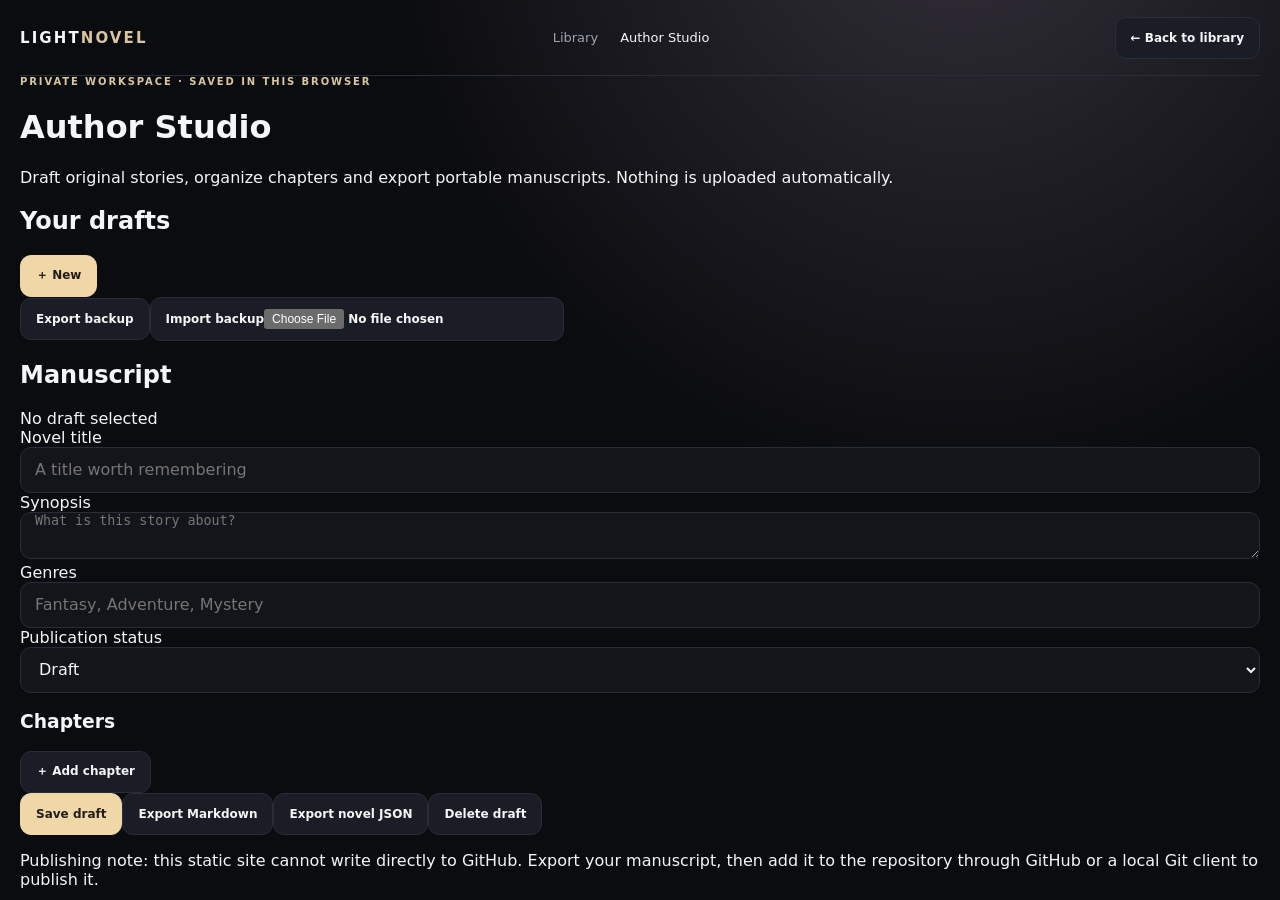
==== author-studio.html @ acf60386 "Add local-first author studio page" ====
<!doctype html><html lang="en"><head><meta charset="utf-8"><meta name="viewport" content="width=device-width,initial-scale=1"><meta name="theme-color" content="#0b0c10"><title>Author Studio — LIGHTNOVEL</title><link rel="stylesheet" href="css/platform.css"><link rel="stylesheet" href="css/studio.css"></head><body><header class="shell topbar"><a class="brand" href="index.html">LIGHT<span>NOVEL</span></a><nav class="nav"><a href="index.html">Library</a><a href="author-studio.html" aria-current="page">Author Studio</a></nav><div class="top-actions"><a class="button" href="index.html">← Back to library</a></div></header><main class="shell studio"><div class="eyebrow">PRIVATE WORKSPACE · SAVED IN THIS BROWSER</div><h1>Author Studio</h1><p class="studio-intro">Draft original stories, organize chapters and export portable manuscripts. Nothing is uploaded automatically.</p><div class="studio-grid"><aside class="studio-panel"><div class="panel-head"><h2>Your drafts</h2><button class="button primary" id="newDraft">＋ New</button></div><div id="draftList" class="draft-list"></div><div class="file-actions"><button class="button" id="exportAll">Export backup</button><label class="button file-label">Import backup<input type="file" id="importAll" accept="application/json"></label></div></aside><section class="studio-panel editor"><div class="panel-head"><h2>Manuscript</h2><span id="saveState" class="save-state">No draft selected</span></div><form id="draftForm"><label>Novel title<input class="field" id="title" maxlength="180" required placeholder="A title worth remembering"></label><label>Synopsis<textarea class="field" id="synopsis" rows="3" maxlength="1200" placeholder="What is this story about?"></textarea></label><label>Genres<input class="field" id="genres" placeholder="Fantasy, Adventure, Mystery"></label><label>Publication status<select class="field" id="status"><option>Draft</option><option>Ongoing</option><option>Completed</option><option>Hiatus</option></select></label><div class="chapter-head"><h3>Chapters</h3><button class="button" type="button" id="addChapter">＋ Add chapter</button></div><div id="chapters"></div><div class="editor-actions"><button class="button primary" type="submit">Save draft</button><button class="button" type="button" id="exportMarkdown">Export Markdown</button><button class="button" type="button" id="exportJson">Export novel JSON</button><button class="button danger" type="button" id="deleteDraft">Delete draft</button></div></form><p class="studio-note">Publishing note: this static site cannot write directly to GitHub. Export your manuscript, then add it to the repository through GitHub or a local Git client to publish it.</p></section></div></main><div class="toast" id="toast" role="status" aria-live="polite"></div><script src="js/studio.js" defer></script></body></html>
---- css/platform.css ----
:root{color-scheme:dark;--bg:#0b0c10;--surface:#13151b;--surface-2:#1a1d25;--line:#292d37;--text:#f4f5f7;--muted:#9da4b1;--accent:#d9c5a0;--accent-strong:#f0d7a7;--good:#9ed8b2;--radius:18px;--max:1240px}
*{box-sizing:border-box}html{min-width:320px;background:var(--bg);scroll-behavior:smooth}body{margin:0;color:var(--text);font-family:Inter,ui-sans-serif,system-ui,-apple-system,"Segoe UI",sans-serif;background:radial-gradient(ellipse at 75% -15%,#34303a 0,transparent 36rem),var(--bg);min-height:100vh}button,input,select{font:inherit}button,a{touch-action:manipulation}a{color:inherit}.shell{width:min(100% - 40px,var(--max));margin:auto}.topbar{height:76px;display:flex;align-items:center;justify-content:space-between;gap:20px;border-bottom:1px solid var(--line)}.brand{text-decoration:none;font-weight:900;letter-spacing:.14em;font-size:15px}.brand span{color:var(--accent)}.nav{display:flex;align-items:center;gap:22px;color:var(--muted);font-size:13px}.nav a{text-decoration:none}.nav a:hover,.nav a[aria-current=page]{color:var(--text)}.top-actions{display:flex;gap:9px}.button{border:1px solid var(--line);background:var(--surface-2);color:var(--text);padding:11px 15px;border-radius:11px;font-weight:750;font-size:12px;cursor:pointer;text-decoration:none;display:inline-flex;align-items:center;justify-content:center;min-height:42px}.button:hover{border-color:#77717a}.button.primary{background:var(--accent-strong);color:#211d18;border-color:var(--accent-strong)}.hero{padding:76px 0 42px;display:grid;grid-template-columns:minmax(0,1.3fr) minmax(220px,.7fr);gap:30px;align-items:end}.eyebrow{text-transform:uppercase;letter-spacing:.19em;font-size:10px;color:var(--accent);font-weight:850}.hero h1{font-family:Georgia,serif;font-weight:500;letter-spacing:-.055em;line-height:.98;font-size:clamp(48px,7.5vw,88px);max-width:760px;margin:17px 0}.hero p{max-width:660px;color:var(--muted);line-height:1.75;font-size:15px}.hero-note{border:1px solid var(--line);background:linear-gradient(145deg,#1c1d25,#111319);border-radius:var(--radius);padding:22px}.hero-note strong{font-family:Georgia,serif;font-size:27px;font-weight:500}.hero-note p{font-size:12px;margin-bottom:0}.stats{display:grid;grid-template-columns:repeat(3,1fr);gap:10px;margin:8px 0 34px}.stat{padding:16px 18px;background:var(--surface);border:1px solid var(--line);border-radius:14px}.stat strong{display:block;font-size:22px}.stat span{color:var(--muted);font-size:11px}.section-head{display:flex;justify-content:space-between;align-items:end;gap:16px;margin:38px 0 18px}.section-head h2{font-family:Georgia,serif;font-size:32px;font-weight:500;letter-spacing:-.03em;margin:5px 0 0}.section-head p{color:var(--muted);font-size:12px;margin:0}.toolbar{display:grid;grid-template-columns:minmax(180px,1fr) 190px 170px auto;gap:10px;margin:20px 0 18px}.field{width:100%;min-height:46px;padding:0 14px;border:1px solid var(--line);border-radius:11px;background:var(--surface);color:var(--text);outline:none}.field:focus{border-color:var(--accent)}.grid{display:grid;grid-template-columns:repeat(3,minmax(0,1fr));gap:15px;padding-bottom:70px}.card{min-width:0;display:flex;flex-direction:column;border:1px solid var(--line);border-radius:16px;background:linear-gradient(160deg,#171a21,#111319);padding:21px;min-height:300px;transition:transform .18s,border-color .18s}.card:hover{transform:translateY(-3px);border-color:#55515a}.card-top{display:flex;justify-content:space-between;gap:10px;align-items:center}.serial,.status{font-size:9px;letter-spacing:.13em;text-transform:uppercase;color:var(--muted);font-weight:850}.status{border:1px solid var(--line);border-radius:30px;padding:5px 8px}.card h3{font-family:Georgia,serif;font-size:25px;line-height:1.12;font-weight:500;letter-spacing:-.025em;margin:24px 0 12px}.card .synopsis{font-size:12px;line-height:1.7;color:var(--muted);margin:0}.tags{display:flex;flex-wrap:wrap;gap:6px;margin-top:auto;padding:18px 0 14px}.tag{font-size:9px;color:#c9c4bc;border:1px solid #343741;padding:5px 8px;border-radius:20px}.card-foot{display:flex;justify-content:space-between;align-items:center;gap:10px;border-top:1px solid var(--line);padding-top:13px}.card-foot small{font-size:10px;color:var(--muted)}.card-actions{display:flex;gap:7px}.icon-button{width:37px;height:37px;border-radius:10px;border:1px solid var(--line);background:var(--surface-2);color:var(--text);cursor:pointer}.icon-button[aria-pressed=true]{color:var(--accent-strong);border-color:var(--accent)}.empty,.loading{grid-column:1/-1;padding:35px;border:1px dashed var(--line);border-radius:15px;color:var(--muted);text-align:center}.resume{display:none;border:1px solid var(--line);background:var(--surface);border-radius:15px;padding:17px 20px;margin:24px 0}.resume.show{display:flex;align-items:center;justify-content:space-between;gap:18px}.resume p{color:var(--muted);font-size:12px;margin:5px 0 0}.footer{border-top:1px solid var(--line);padding:28px 0 40px;color:var(--muted);font-size:11px;display:flex;justify-content:space-between;gap:15px;flex-wrap:wrap}.toast{position:fixed;bottom:20px;left:50%;transform:translate(-50%,20px);opacity:0;pointer-events:none;background:#f0d7a7;color:#211d18;padding:11px 16px;border-radius:10px;font-size:12px;font-weight:800;transition:.2s;z-index:50}.toast.show{opacity:1;transform:translate(-50%,0)}:focus-visible{outline:2px solid var(--accent-strong);outline-offset:3px}
@media(max-width:900px){.grid{grid-template-columns:repeat(2,minmax(0,1fr))}.hero{grid-template-columns:1fr}.hero-note{max-width:500px}.toolbar{grid-template-columns:1fr 1fr}.nav{gap:13px}}
@media(max-width:620px){.shell{width:min(100% - 28px,var(--max))}.topbar{height:64px}.nav{display:none}.hero{padding:50px 0 28px}.hero h1{font-size:clamp(45px,13vw,68px)}.stats{gap:7px}.stat{padding:13px 10px}.stat strong{font-size:19px}.stat span{font-size:9px}.section-head{align-items:start;flex-direction:column}.section-head h2{font-size:29px}.toolbar{grid-template-columns:1fr 1fr}.toolbar input{grid-column:1/-1}.grid{grid-template-columns:1fr;gap:11px}.card{min-height:260px;padding:18px}.card h3{font-size:23px;margin-top:18px}.resume.show{align-items:flex-start;flex-direction:column}.footer{flex-direction:column}}
@media(prefers-reduced-motion:reduce){*,*::before,*::after{scroll-behavior:auto!important;transition:none!important}}
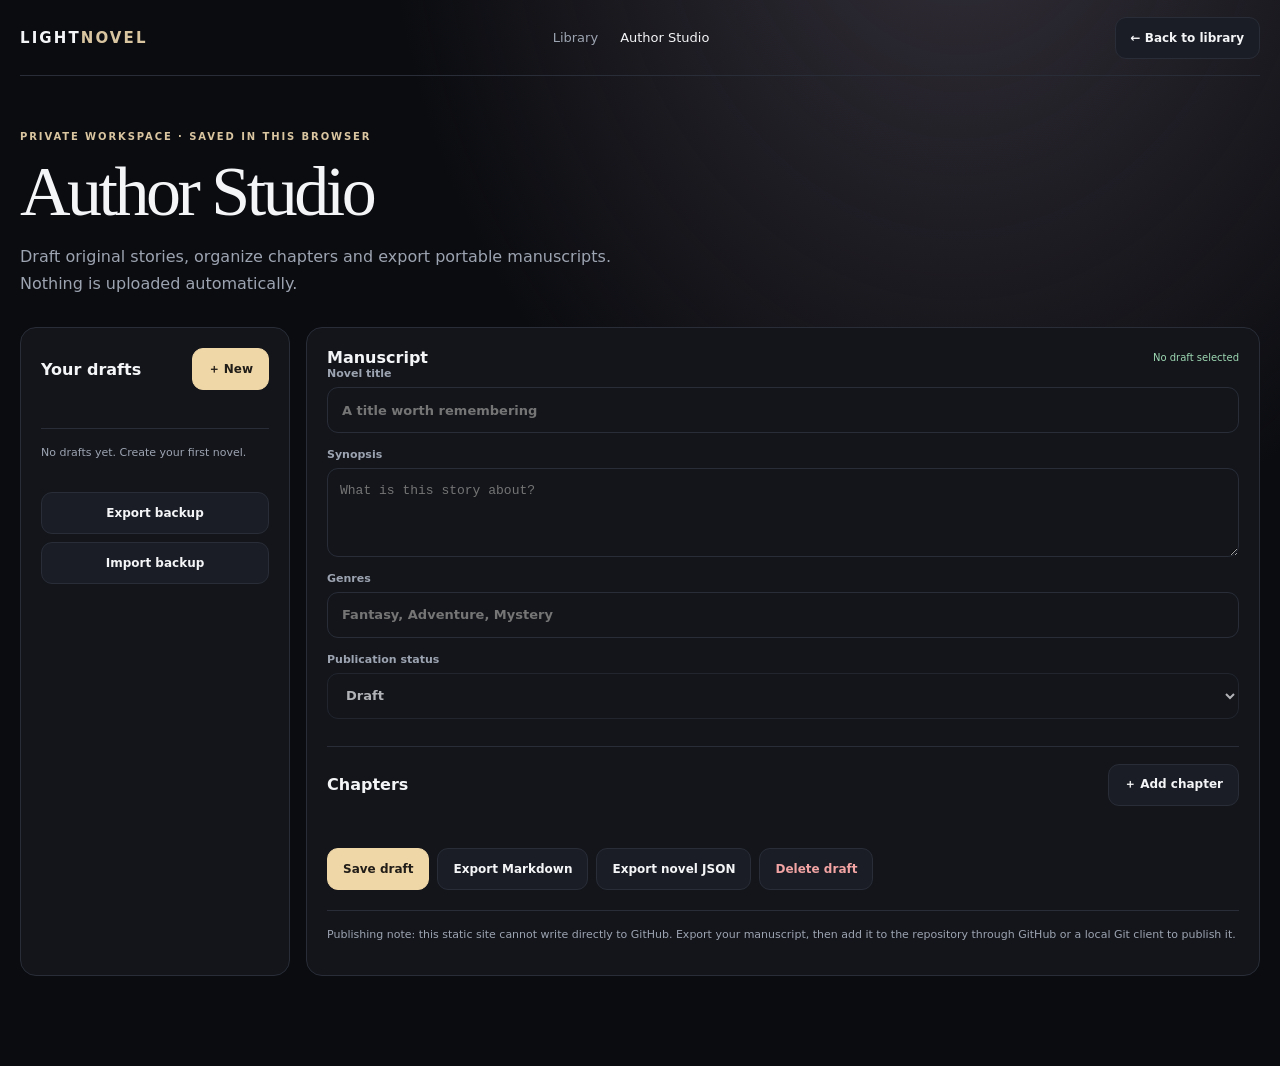
==== commit 491f27fb: "Connect PWA manifest and offline registration" ====
--- a/author-studio.html
+++ b/author-studio.html
@@ -1 +1 @@
-<!doctype html><html lang="en"><head><meta charset="utf-8"><meta name="viewport" content="width=device-width,initial-scale=1"><meta name="theme-color" content="#0b0c10"><title>Author Studio — LIGHTNOVEL</title><link rel="stylesheet" href="css/platform.css"><link rel="stylesheet" href="css/studio.css"></head><body><header class="shell topbar"><a class="brand" href="index.html">LIGHT<span>NOVEL</span></a><nav class="nav"><a href="index.html">Library</a><a href="author-studio.html" aria-current="page">Author Studio</a></nav><div class="top-actions"><a class="button" href="index.html">← Back to library</a></div></header><main class="shell studio"><div class="eyebrow">PRIVATE WORKSPACE · SAVED IN THIS BROWSER</div><h1>Author Studio</h1><p class="studio-intro">Draft original stories, organize chapters and export portable manuscripts. Nothing is uploaded automatically.</p><div class="studio-grid"><aside class="studio-panel"><div class="panel-head"><h2>Your drafts</h2><button class="button primary" id="newDraft">＋ New</button></div><div id="draftList" class="draft-list"></div><div class="file-actions"><button class="button" id="exportAll">Export backup</button><label class="button file-label">Import backup<input type="file" id="importAll" accept="application/json"></label></div></aside><section class="studio-panel editor"><div class="panel-head"><h2>Manuscript</h2><span id="saveState" class="save-state">No draft selected</span></div><form id="draftForm"><label>Novel title<input class="field" id="title" maxlength="180" required placeholder="A title worth remembering"></label><label>Synopsis<textarea class="field" id="synopsis" rows="3" maxlength="1200" placeholder="What is this story about?"></textarea></label><label>Genres<input class="field" id="genres" placeholder="Fantasy, Adventure, Mystery"></label><label>Publication status<select class="field" id="status"><option>Draft</option><option>Ongoing</option><option>Completed</option><option>Hiatus</option></select></label><div class="chapter-head"><h3>Chapters</h3><button class="button" type="button" id="addChapter">＋ Add chapter</button></div><div id="chapters"></div><div class="editor-actions"><button class="button primary" type="submit">Save draft</button><button class="button" type="button" id="exportMarkdown">Export Markdown</button><button class="button" type="button" id="exportJson">Export novel JSON</button><button class="button danger" type="button" id="deleteDraft">Delete draft</button></div></form><p class="studio-note">Publishing note: this static site cannot write directly to GitHub. Export your manuscript, then add it to the repository through GitHub or a local Git client to publish it.</p></section></div></main><div class="toast" id="toast" role="status" aria-live="polite"></div><script src="js/studio.js" defer></script></body></html>+<!doctype html><html lang="en"><head><meta charset="utf-8"><meta name="viewport" content="width=device-width,initial-scale=1"><meta name="theme-color" content="#0b0c10"><title>Author Studio — LIGHTNOVEL</title><link rel="stylesheet" href="css/platform.css"><link rel="stylesheet" href="css/studio.css"><link rel="manifest" href="manifest.webmanifest"><link rel="icon" href="assets/icon.svg" type="image/svg+xml"></head><body><header class="shell topbar"><a class="brand" href="index.html">LIGHT<span>NOVEL</span></a><nav class="nav"><a href="index.html">Library</a><a href="author-studio.html" aria-current="page">Author Studio</a></nav><div class="top-actions"><a class="button" href="index.html">← Back to library</a></div></header><main class="shell studio"><div class="eyebrow">PRIVATE WORKSPACE · SAVED IN THIS BROWSER</div><h1>Author Studio</h1><p class="studio-intro">Draft original stories, organize chapters and export portable manuscripts. Nothing is uploaded automatically.</p><div class="studio-grid"><aside class="studio-panel"><div class="panel-head"><h2>Your drafts</h2><button class="button primary" id="newDraft">＋ New</button></div><div id="draftList" class="draft-list"></div><div class="file-actions"><button class="button" id="exportAll">Export backup</button><label class="button file-label">Import backup<input type="file" id="importAll" accept="application/json"></label></div></aside><section class="studio-panel editor"><div class="panel-head"><h2>Manuscript</h2><span id="saveState" class="save-state">No draft selected</span></div><form id="draftForm"><label>Novel title<input class="field" id="title" maxlength="180" required placeholder="A title worth remembering"></label><label>Synopsis<textarea class="field" id="synopsis" rows="3" maxlength="1200" placeholder="What is this story about?"></textarea></label><label>Genres<input class="field" id="genres" placeholder="Fantasy, Adventure, Mystery"></label><label>Publication status<select class="field" id="status"><option>Draft</option><option>Ongoing</option><option>Completed</option><option>Hiatus</option></select></label><div class="chapter-head"><h3>Chapters</h3><button class="button" type="button" id="addChapter">＋ Add chapter</button></div><div id="chapters"></div><div class="editor-actions"><button class="button primary" type="submit">Save draft</button><button class="button" type="button" id="exportMarkdown">Export Markdown</button><button class="button" type="button" id="exportJson">Export novel JSON</button><button class="button danger" type="button" id="deleteDraft">Delete draft</button></div></form><p class="studio-note">Publishing note: this static site cannot write directly to GitHub. Export your manuscript, then add it to the repository through GitHub or a local Git client to publish it.</p></section></div></main><div class="toast" id="toast" role="status" aria-live="polite"></div><script src="js/studio.js" defer></script><script src="js/pwa.js" defer></script></body></html>
--- a/css/studio.css
+++ b/css/studio.css
@@ -0,0 +1 @@
+.studio{padding:55px 0 90px}.studio h1{font:500 clamp(42px,7vw,70px)/1 Georgia,serif;letter-spacing:-.05em;margin:15px 0}.studio-intro{color:var(--muted);max-width:650px;line-height:1.7;margin-bottom:30px}.studio-grid{display:grid;grid-template-columns:270px minmax(0,1fr);gap:16px}.studio-panel{background:var(--surface);border:1px solid var(--line);border-radius:16px;padding:20px;min-width:0}.panel-head,.chapter-head{display:flex;align-items:center;justify-content:space-between;gap:12px}.panel-head h2,.chapter-head h3{font-size:16px;margin:0}.draft-list{display:grid;gap:8px;margin:18px 0}.draft-item{border:1px solid var(--line);background:var(--surface-2);border-radius:10px;padding:12px;text-align:left;color:var(--text);cursor:pointer}.draft-item[aria-current=true]{border-color:var(--accent);background:#27252a}.draft-item strong,.draft-item small{display:block}.draft-item strong{font-size:12px}.draft-item small{color:var(--muted);font-size:10px;margin-top:5px}.file-actions{display:grid;gap:8px}.file-label{cursor:pointer;text-align:center}.file-label input{display:none}.editor form{display:grid;gap:15px}.editor label{display:grid;gap:7px;color:var(--muted);font-size:11px;font-weight:800}.editor .field{font-size:13px}.editor textarea{padding:12px;resize:vertical;line-height:1.6}.chapter-head{margin-top:12px;padding-top:17px;border-top:1px solid var(--line)}.chapter-row{display:grid;grid-template-columns:1fr auto;gap:8px;margin-top:9px}.chapter-row textarea{grid-column:1/-1;min-height:190px}.chapter-row .field{min-width:0}.editor-actions{display:flex;gap:8px;flex-wrap:wrap;padding-top:12px}.button.danger{color:#f2a4a4}.save-state{font-size:10px;color:var(--good)}.studio-note{color:var(--muted);font-size:11px;line-height:1.7;border-top:1px solid var(--line);padding-top:15px;margin-top:20px}@media(max-width:850px){.studio-grid{grid-template-columns:1fr}.draft-list{grid-template-columns:repeat(2,minmax(0,1fr))}}@media(max-width:560px){.studio{padding-top:35px}.studio-panel{padding:15px}.draft-list{grid-template-columns:1fr}.editor-actions .button{flex:1}.chapter-row{grid-template-columns:1fr}.chapter-row textarea{grid-column:auto}}
